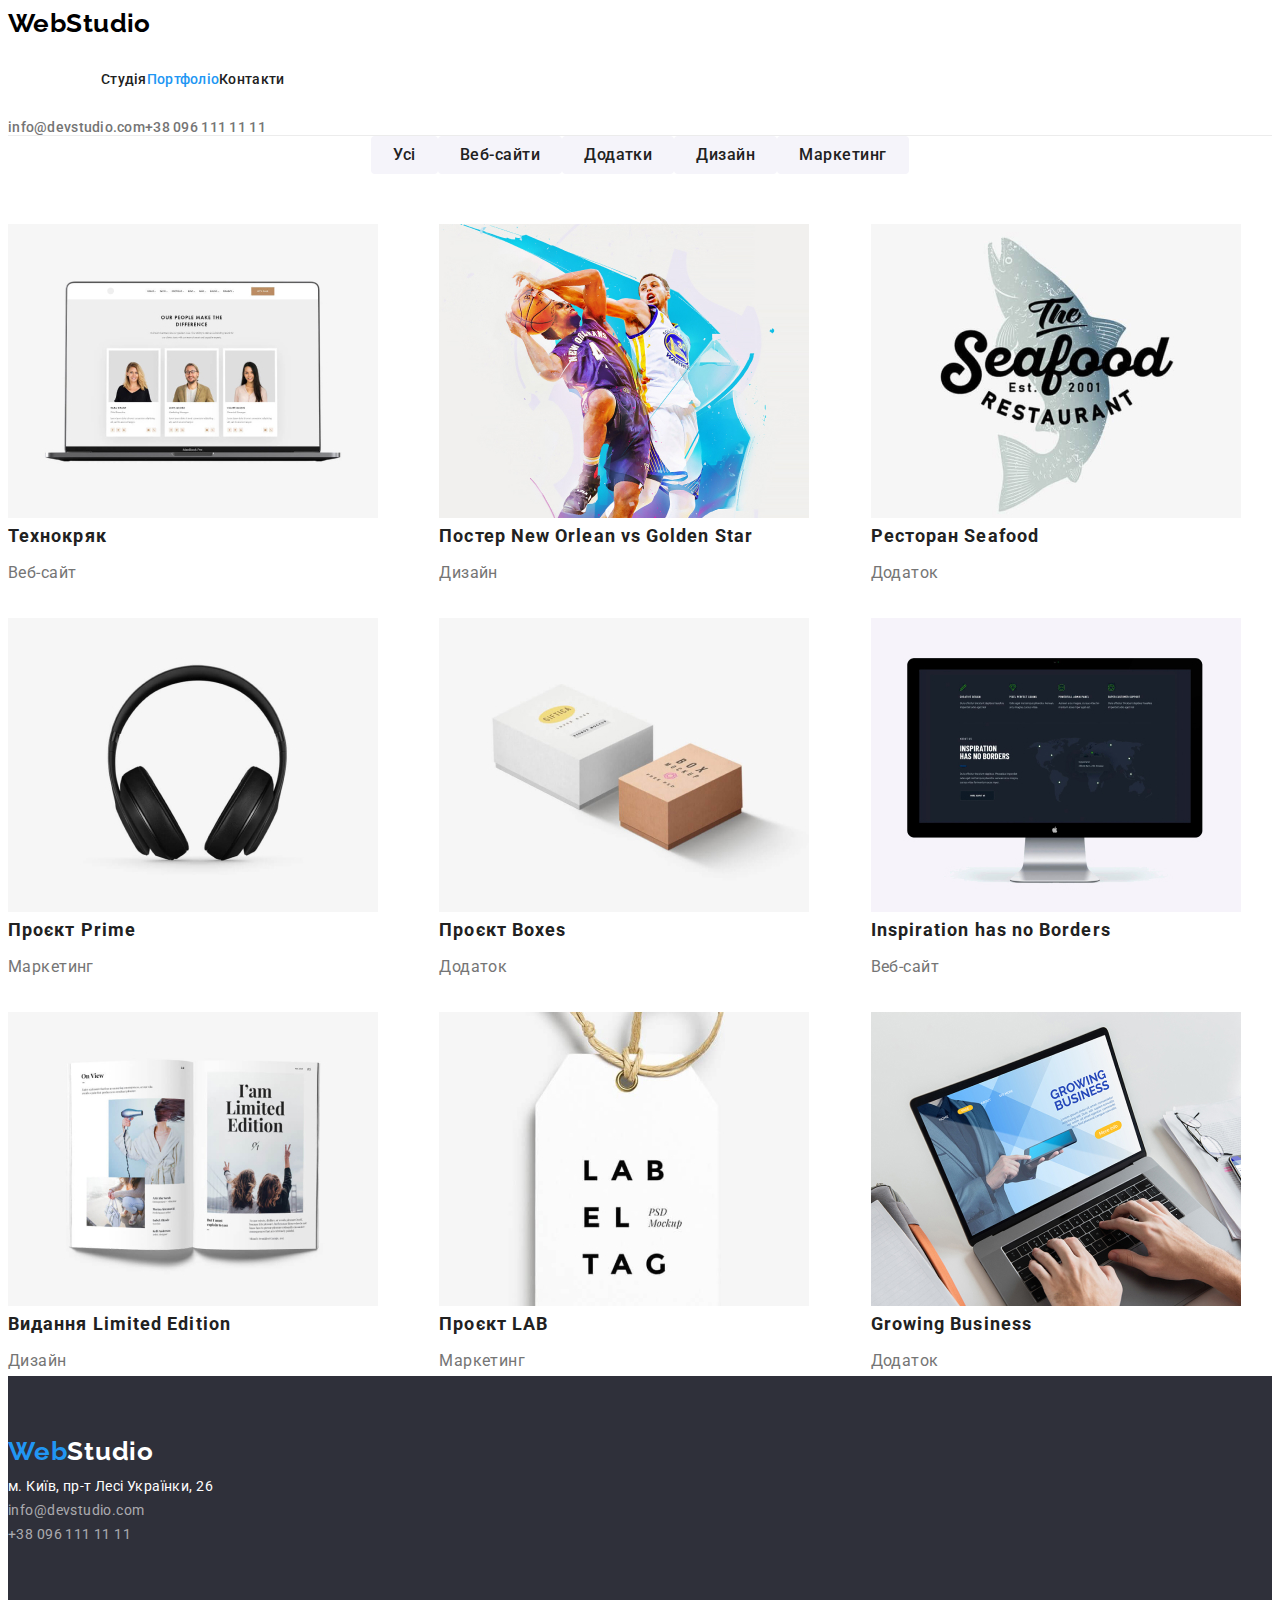
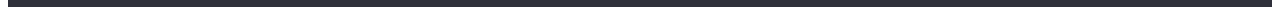
==== portfolio.html @ 0a570572 "html.css" ====
<!DOCTYPE html>
<html lang="en">
  <head>
    <meta charset="UTF-8" />
    <meta http-equiv="X-UA-Compatible" content="IE=edge" />
    <meta name="viewport" content="width=device-width, initial-scale=1.0" />
    <title>WebStudio</title>
    <link rel="preconnect" href="https://fonts.googleapis.com" />
    <link rel="preconnect" href="https://fonts.gstatic.com" crossorigin />
    <link
      href="https://fonts.googleapis.com/css2?family=Raleway:wght@700&family=Roboto:wght@400;500;700;900&display=swap"
      rel="stylesheet" />
    <link rel="stylesheet" href="./css/styles.css" />
  </head>
  <body>
<!--HEADER-->
    <header class="header-site">
      <nav>
        <a class="logo link" lang="en" href="./index.html"
          >Web<span class="logo-header">Studio</span>
        
        <ul class="site-nav list">
          <li><a class="link" href="./index.html">Студія</a></li>
          <li><a class="link current" href="./portfolio.html">Портфоліо</a></li>
          <li><a class="link" href="">Контакти</a></li>
        </ul>
      </nav>
      <ul class="site-contacts list">
        <li>
          <a class="link" href="mailto:info@devstudio.com"
            >info@devstudio.com</a
          >
        </li>
        <li><a class="link" href="tel:+380961111111">+38 096 111 11 11</a></li>
      </ul>
    </header>
    <!--MAIN-->
    <main>
        <!--Section 1-->
      <section class="section-card link">
        <h1 class="visually-hidden">Portfolio</h1>
        <ul class="button list">
          <li><button type="button" class="button-card">Усі</button></li>
          <li><button type="button" class="button-card">Веб-сайти</button></li>
          <li><button type="button" class="button-card">Додатки</button></li>
          <li><button type="button" class="button-card">Дизайн</button></li>
          <li><button type="button" class="button-card">Маркетинг</button></li>
        </ul>
        <ul class="boxes list">
          <li class="boxes-top">
            <a href="#" class="link">
              <img src="./images/Website.jpg" alt= "Technokrat" width="370" />
              <h2 class="boxes-title">Технокряк</h2>
              <p class="boxes-text">Веб-сайт</p>
            </a>
          </li>
          <li class="boxes-top">
            <a href="#" class="link">
              <img src="./images/Star.jpg" alt="Poster" width="370" />
              <h2 class="boxes-title">Постер New Orlean vs Golden Star</h2>
              <p class="boxes-text">Дизайн</p>
            </a>
          </li>
          <li class="boxes-top">
            <a href="#" class="link">
              <img src="./images/Restaurant.jpg" alt="Restaurant" width="370" />
              <h2 class="boxes-title">Ресторан Seafood</h2>
              <p class="boxes-text">Додаток</p>
            </a>
          </li>
          <li class="boxes-top">
            <a href="#" class="link">
              <img src="./images/Prime.jpg" alt="Headphone" width="370" />
              <h2 class="boxes-title">Проєкт Prime</h2>
              <p class="boxes-text">Маркетинг</p>
            </a>
          </li>
          <li class="boxes-top">
            <a href="#" class="link">
              <img src="./images/Boxes.jpg" alt="Box" width="370" />
              <h2 class="boxes-title">Проєкт Boxes</h2>
              <p class="boxes-text">Додаток</p>
            </a>
          </li>
          <li class="boxes-top">
            <a href="#" class="link">
              <img src="./images/Borders.jpg" alt="Computer" width="370" />
              <h2 class="boxes-title">Inspiration has no Borders</h2>
              <p class="boxes-text">Веб-сайт</p>
            </a>
          </li>
          <li class="boxes-top">
            <a href="#" class="link">
              <img src="./images/Limited.jpg" alt="Edition" width="370" />
              <h2 class="boxes-title">Видання Limited Edition</h2>
              <p class="boxes-text">Дизайн</p>
            </a>
          </li>
          <li class="boxes-top">
            <a href="#" class="link">
              <img src="./images/LAB.jpg" alt="Labet" width="370" />
              <h2 class="boxes-title">Проєкт LAB</h2>
              <p class="boxes-text">Маркетинг</p>
            </a>
          </li>
          <li class="boxes-top">
            <a href="#" class="link">
              <img src="./images/Business.jpg" alt="Laptop" width="370" />
              <h2 class="boxes-title">Growing Business</h2>
              <p class="boxes-text">Додаток</p>
            </a>
          </li>
        </ul>
      </section>
    </main>
    <!--FOOTER-->
    <footer class="footer-info">
      <a lang="en" href="./index.html" class="logo-footer link"
        ><span class="footer-logo">Web</span>Studio
      <address>
        <ul class="footer-contakt list">
          <li>
            <a
              class="footer-adr link"
              href="https://goo.gl/maps/CPtrU1FHBa2aNyZL9"
              target="_blank"
              rel="noopener noreferrer nofollow"
              >м. Київ, пр-т Лесі Українки, 26</a
            >
          </li>
          <li>
            <a
              class="footer-person link"
              href="mailto:info@devstudio.com"
              >info@devstudio.com</a
            >
          </li>
          <li>
            <a class="footer-person link" href="tel:+380961111111" 
              >+38 096 111 11 11</a
            >
          </li>
        </ul>
      </address>
    </footer>
  </body>
</html>
---- css/styles.css ----
.visually-hidden {
    position: absolute;
    width: 1px;
    height: 1px;
    margin: -1px;
    border: 0;
    padding: 0;

    white-space: nowrap;
    clip-path: inset(100%);
    clip: rect(0 0 0 0);
    overflow: hidden;
}

:root {
    /* color */
    --one-text-color: #212121;
    --second-text-color: #757575;
    --one-backgraund-color: #ffffff;
    --second-backgraund-color: #f5f4fa;
    --hero-bcg: #2f303a;
    --akcent-color: #2196f3;
    --second-akcent-color: #ffffff;
    --card-bcg: #eeeeee;
    --logo-color: #000000;
    /* font */
    --one-font-family: "Roboto", sans-serif;
    --logo-font-style: "Raleway", sans-serif;
    /* shadow */
    --card-shadow: 0px 1px 3px rgba(0, 0, 0, 0.12),
        0px 1px 1px rgba(0, 0, 0, 0.14),
        0px 2px 1px rgba(0, 0, 0, 0.2);
}

body {
    font-family: var(--one-font-family);
    color: var(--one-text-color);
    font-size: 14px;
    letter-spacing: 0.03em;
    background-color: var(--one-backgraund-color);
}

/* Утіліти */
.list {
    list-style: none;
    padding-left: 0;
    margin: 0;
}

.link {
    text-decoration: none;
}

h1,
h2,
h3,
h4,
h5,
h6,
p,
ul {
    margin: 0;
    padding-left: 0;
}

img {
    display: block;
    max-width: 100%;
    height: auto;
}

.container {
    width: 1200px;
    margin: 0 auto;
    padding: 0 15px;
}

.section {
    padding-top: 94px;
}

.padding {
    padding-bottom: 94px;
}

/* HEADER */
.header-site {
    border-bottom: 1px solid #ECECEC;
}

.nav-header {
    display: flex;
    align-items: center;
}

.container.mine-nav {
    display: flex;
    align-items: center;
}

.logo {
    align-items: center;

    font-family: var(--logo-font-style);
    font-weight: 700;
    font-size: 26px;
    line-height: 1.192;
    color: var(--logo-color);
}

.web {
    color: var(--akcent-color);
}

.site-nav {
    display: flex;
    padding-top: 32px;
    padding-bottom: 32px;
    margin-left: 93px;
}

.site-contacts {
    display: flex;
    margin-left: auto;
}

.site-nav .link {
    font-weight: 500;
    font-size: 14px;
    line-height: 1.142;
    letter-spacing: 0.02em;
    color: var(--one-text-color);
}

.site-nav .link:hover,
.site-nav .link:focus {
    color: var(--akcent-color);
}

.site-nav>.item:not(:last-child) {
    margin-right: 50px;
}

.site-contacts>.item:not(:last-child) {
    margin-right: 50px;
}

a.link.current {
    color: var(--akcent-color);
}

.site-contacts .link {
    font-weight: 500;
    font-size: 14px;
    line-height: 1.142;
    letter-spacing: 0.02em;
    color: var(--second-text-color);
}

.site-contacts .link:hover,
.site-contacts .link:focus {
    color: var(--akcent-color);
}

/* Hero  */
.hero {

    background-color: var(--hero-bcg);
    text-align: center;
    padding-top: 200px;
    padding-bottom: 200px;
}

.title-hero {
    width: 696px;
    margin: 0 auto;
    margin-bottom: 30px;
    font-weight: 900;
    font-size: 44px;
    line-height: 1.363;
    letter-spacing: 0.06em;
    text-transform: uppercase;
    color: var(--second-akcent-color);
}

.button-hero {
    margin-bottom: 0;
    text-align: center;
    min-width: 216px;
    padding: 10px 32px;
    border-radius: 4px;
    font-family: inherit;
    font-weight: 700;
    font-size: 16px;
    line-height: 1.875;
    letter-spacing: 0.06em;
    color: var(--second-akcent-color);
    background-color: var(--akcent-color);
    cursor: pointer;
    border: none;
    box-shadow: 0px 4px 4px rgba(0, 0, 0, 0.15);
}

.benefits-item {
    display: flex;
}

.benefits-item .item+.item {
    margin-left: 30px;
}

.title-three {
    margin-bottom: 10px;
    font-weight: 700;
    font-size: 14px;
    line-height: 1.142;
    text-transform: uppercase;
}

.text {
    line-height: 1.714;
    color: var(--second-text-color);
}

.ofers-item {
    display: flex;
}

.ofers-item>.item:not(:last-child) {
    margin-right: 30px;
}

.section-title {
    margin-bottom: 50px;
    font-weight: 700;
    font-size: 36px;
    line-height: 1.166;
    text-align: center;
    letter-spacing: 0.03em;
}

.section.team {
    background: var(--second-backgraund-color);
    padding-top: 94px;
}

.team-card {
    background-color: var(--second-akcent-color);
    box-shadow: var(--card-shadow);
    border-radius: 0px 0px 4px 4px;
}

.team-item {
    display: flex;
}

.team-item>.team-card:not(:last-child) {
    margin-right: 30px;
}

.team-content {
    padding-top: 30px;
    padding-bottom: 30px;
}

.title-name {
    margin-bottom: 10px;
    font-size: 16px;
    font-weight: 500;
    line-height: 1.187;
    text-align: center;
    letter-spacing: 0.03em;
}

.team-text {
    font-size: 16px;
    line-height: 1.187;
    text-align: center;
    letter-spacing: 0.03em;
    color: var(--second-text-color);
}

.footer-info {
    background-color: var(--hero-bcg);
    padding-top: 60px;
    padding-bottom: 60px;
}

.footer-contakt {
    display: block;
}

.footer-contakt>.item:not(:last-child) {
    margin-bottom: 9px;
}

.logo-footer {
    font-family: var(--logo-font-style);
    font-weight: 700;
    font-size: 26px;
    line-height: 1.192;
    letter-spacing: 0.03em;
    color: var(--second-akcent-color);
}

.footer-logo {
    color: var(--akcent-color);
}

.add-full {
    margin-top: 20px;
}

.footer-adr {
    font-style: normal;
    font-size: 14px;
    line-height: 1.714;
    letter-spacing: 0.03em;
    color: #ffffff;
}

.footer-adr:hover,
.footer-adr:focus {
    color: var(--akcent-color);
}

.footer-person {
    font-style: normal;
    font-size: 14px;
    line-height: 1.714;
    letter-spacing: 0.03em;
    color: rgba(255, 255, 255, 0.6);
}

.footer-person:hover,
.footer-person:focus {
    color: var(--akcent-color);
}

/* Сторінка 2 */
.button-card {
    text-align: center;
    display: inline-block;
    padding: 6px 22px;

    font-family: var(--one-font-family);
    font-weight: 500;
    font-size: 16px;
    line-height: 1.625;
    letter-spacing: 0.03em;
    color: var(--one-text-color);
    background-color: var(--second-backgraund-color);
    cursor: pointer;
    border-radius: 4px;
    border: none;
}

.button-card:hover,
.button-card:focus {
    color: var(--second-akcent-color);
    background-color: var(--akcent-color);
}

.button {
    display: flex;
    justify-content: center;
    margin-bottom: 50px;
}

.button>.item:not(:last-child) {
    margin-right: 8px;
}

.boxes {
    display: flex;
    flex-wrap: wrap;
    padding: 0;
    margin: 0;

    margin-left: -30px;
    margin-top: -30px;
}

.boxes>.boxes-top {
    flex-basis: calc(100% / 3 - 30px);
    margin-left: 30px;
    margin-top: 30px;
}

.boxes-title {
    margin-bottom: 0;
    font-weight: 700;
    font-size: 18px;
    line-height: 2;
    letter-spacing: 0.06em;
    color: var(--one-text-color);
}

.boxes-text {
    margin-bottom: 0;
    margin-top: 4px;
    font-size: 16px;
    line-height: 1.875;
    color: var(--second-text-color);
}

.card-content {
    padding: 20px 24px;
    border: 1px solid #EEEEEE;
}
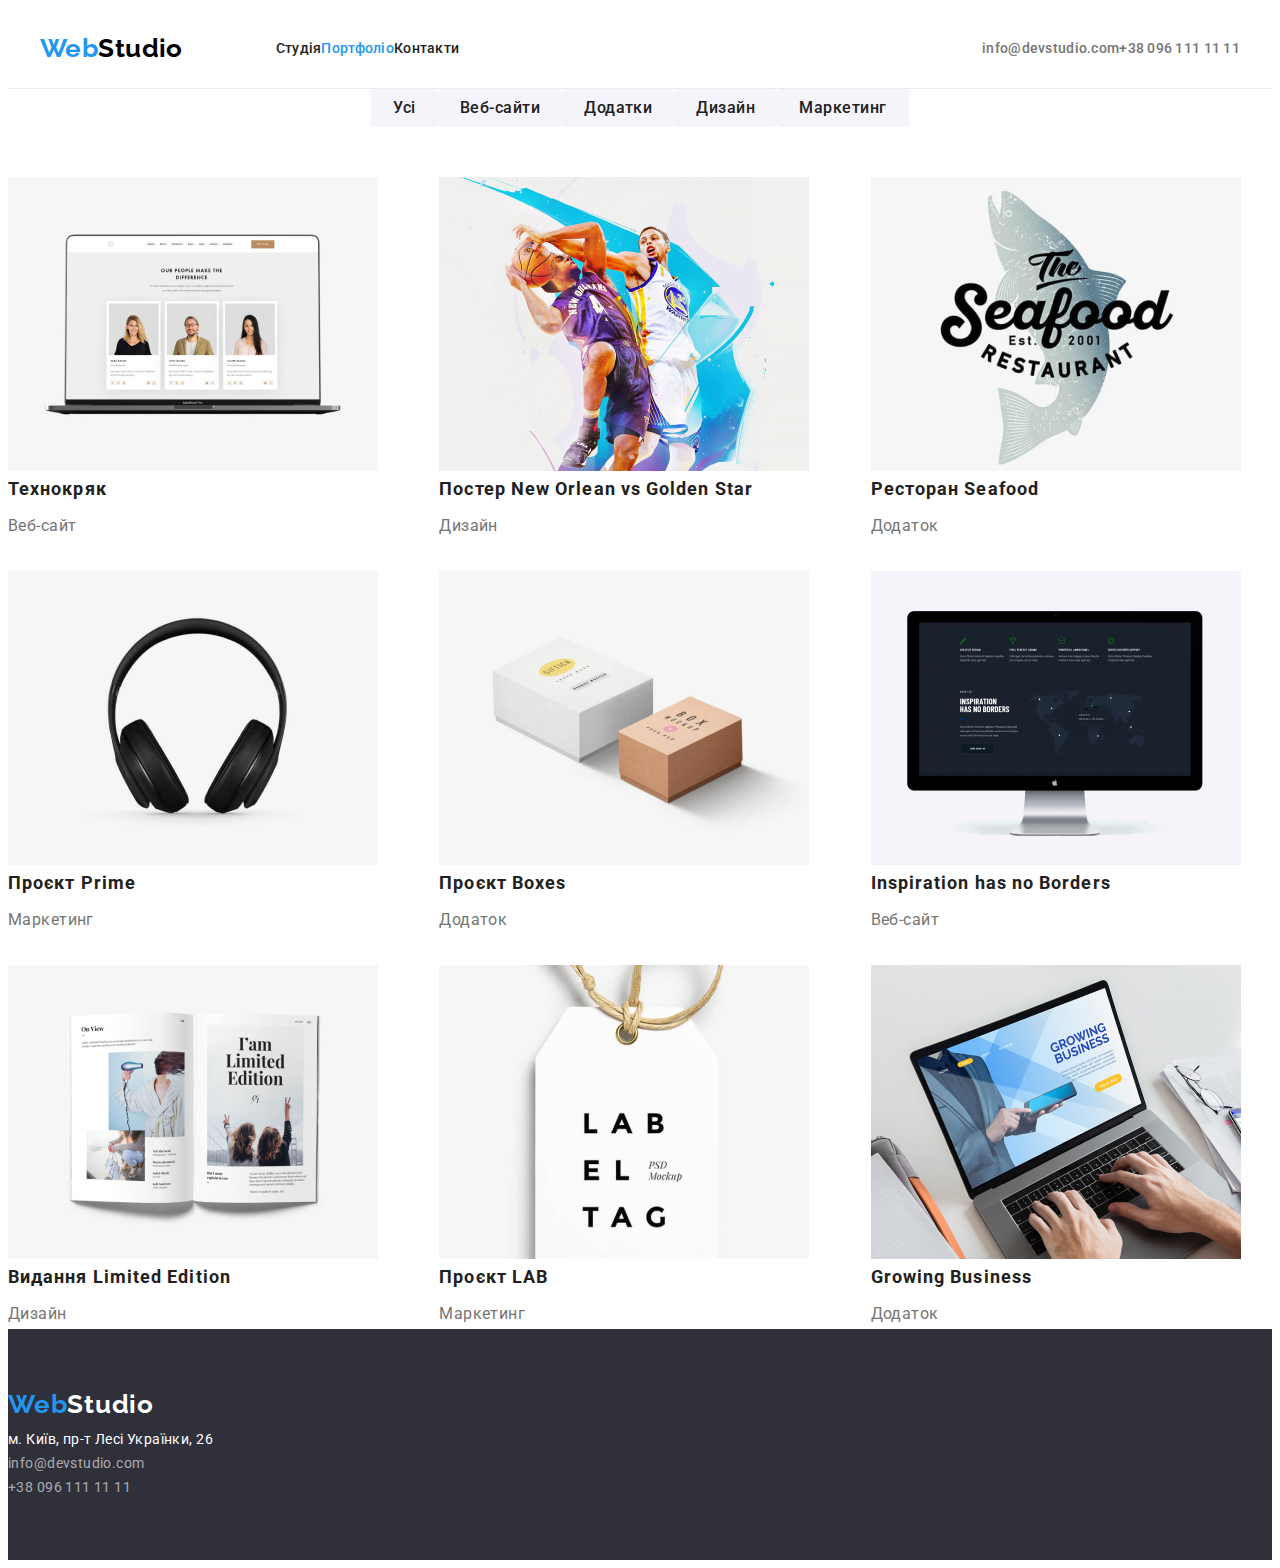
==== commit 2b278776: "portfolio.html" ====
--- a/portfolio.html
+++ b/portfolio.html
@@ -13,11 +13,12 @@
     <link rel="stylesheet" href="./css/styles.css" />
   </head>
   <body>
-<!--HEADER-->
+<!--Header-->
     <header class="header-site">
-      <nav>
+      <div class="container mine-nav">
+      <nav class="nav-header">
         <a class="logo link" lang="en" href="./index.html"
-          >Web<span class="logo-header">Studio</span>
+          ><span class="web">Web</span>Studio</a>
         
         <ul class="site-nav list">
           <li><a class="link" href="./index.html">Студія</a></li>
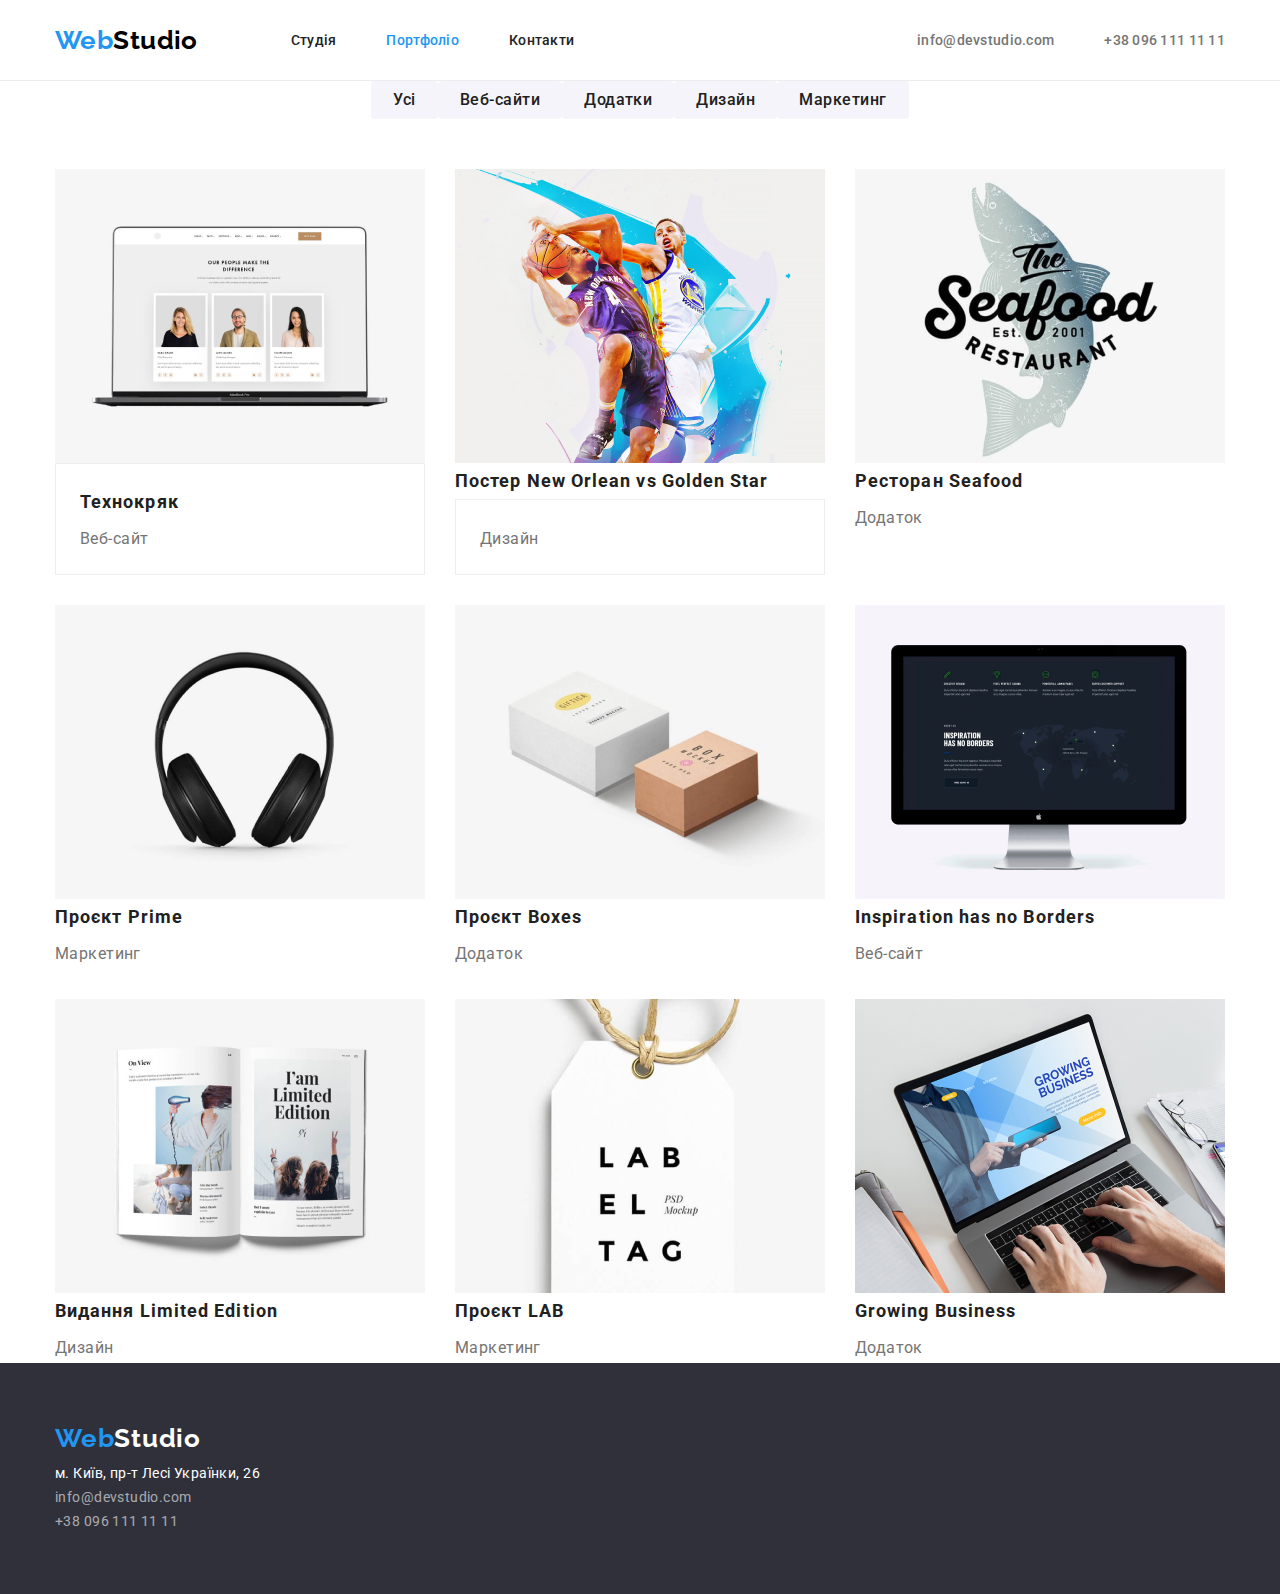
==== commit 7c2d8544: "html.css" ====
--- a/portfolio.html
+++ b/portfolio.html
@@ -10,6 +10,11 @@
     <link
       href="https://fonts.googleapis.com/css2?family=Raleway:wght@700&family=Roboto:wght@400;500;700;900&display=swap"
       rel="stylesheet" />
+    <link rel="stylesheet" href="./css/styles.css" />
+     <link
+      rel="stylesheet"
+      href="https://cdn.jsdelivr.net/npm/modern-normalize@1.1.0/modern-normalize.min.css"
+    />
     <link rel="stylesheet" href="./css/styles.css" />
   </head>
   <body>
@@ -33,13 +38,15 @@
           >
         </li>
         <li><a class="link" href="tel:+380961111111">+38 096 111 11 11</a></li>
+      </div>
       </ul>
     </header>
     <!--MAIN-->
     <main>
         <!--Section 1-->
-      <section class="section-card link">
+      <section class="section-padding">
         <h1 class="visually-hidden">Portfolio</h1>
+        <div class="container">
         <ul class="button list">
           <li><button type="button" class="button-card">Усі</button></li>
           <li><button type="button" class="button-card">Веб-сайти</button></li>
@@ -47,75 +54,97 @@
           <li><button type="button" class="button-card">Дизайн</button></li>
           <li><button type="button" class="button-card">Маркетинг</button></li>
         </ul>
+        <!--<div class= "container">-->
         <ul class="boxes list">
           <li class="boxes-top">
             <a href="#" class="link">
               <img src="./images/Website.jpg" alt= "Technokrat" width="370" />
+              <div class="card-content">
               <h2 class="boxes-title">Технокряк</h2>
               <p class="boxes-text">Веб-сайт</p>
+              </div>
             </a>
           </li>
           <li class="boxes-top">
             <a href="#" class="link">
               <img src="./images/Star.jpg" alt="Poster" width="370" />
               <h2 class="boxes-title">Постер New Orlean vs Golden Star</h2>
+              <div class="card-content">
               <p class="boxes-text">Дизайн</p>
+              </div>
             </a>
           </li>
           <li class="boxes-top">
             <a href="#" class="link">
               <img src="./images/Restaurant.jpg" alt="Restaurant" width="370" />
+              <div class="card content">
               <h2 class="boxes-title">Ресторан Seafood</h2>
               <p class="boxes-text">Додаток</p>
+              </div>
             </a>
           </li>
           <li class="boxes-top">
             <a href="#" class="link">
               <img src="./images/Prime.jpg" alt="Headphone" width="370" />
+              <div class="card content">
               <h2 class="boxes-title">Проєкт Prime</h2>
               <p class="boxes-text">Маркетинг</p>
+              </div>
             </a>
           </li>
           <li class="boxes-top">
             <a href="#" class="link">
               <img src="./images/Boxes.jpg" alt="Box" width="370" />
+              <div class="card content">
               <h2 class="boxes-title">Проєкт Boxes</h2>
               <p class="boxes-text">Додаток</p>
+              </div>
             </a>
           </li>
           <li class="boxes-top">
             <a href="#" class="link">
               <img src="./images/Borders.jpg" alt="Computer" width="370" />
+              <div class="card content">
               <h2 class="boxes-title">Inspiration has no Borders</h2>
               <p class="boxes-text">Веб-сайт</p>
+              </div>
             </a>
           </li>
           <li class="boxes-top">
             <a href="#" class="link">
               <img src="./images/Limited.jpg" alt="Edition" width="370" />
+              <div class="card content">
               <h2 class="boxes-title">Видання Limited Edition</h2>
               <p class="boxes-text">Дизайн</p>
+              </div>
             </a>
           </li>
           <li class="boxes-top">
             <a href="#" class="link">
               <img src="./images/LAB.jpg" alt="Labet" width="370" />
+              <div class="card content">
               <h2 class="boxes-title">Проєкт LAB</h2>
               <p class="boxes-text">Маркетинг</p>
+              </div>
             </a>
           </li>
           <li class="boxes-top">
             <a href="#" class="link">
               <img src="./images/Business.jpg" alt="Laptop" width="370" />
+              <div class="card content">
               <h2 class="boxes-title">Growing Business</h2>
               <p class="boxes-text">Додаток</p>
+              </div>
             </a>
           </li>
         </ul>
+        </div>
+
       </section>
     </main>
     <!--FOOTER-->
     <footer class="footer-info">
+      <div class="container">
       <a lang="en" href="./index.html" class="logo-footer link"
         ><span class="footer-logo">Web</span>Studio
       <address>
@@ -138,11 +167,11 @@
           </li>
           <li>
             <a class="footer-person link" href="tel:+380961111111" 
-              >+38 096 111 11 11</a
-            >
+              >+38 096 111 11 11</a>
           </li>
         </ul>
       </address>
+    </div>
     </footer>
   </body>
 </html>--- a/css/styles.css
+++ b/css/styles.css
@@ -1,4 +1,3 @@
-
 .visually-hidden {
     position: absolute;
     width: 1px;
@@ -118,11 +117,13 @@
     padding-top: 32px;
     padding-bottom: 32px;
     margin-left: 93px;
+    gap: 50px;
 }
 
 .site-contacts {
     display: flex;
     margin-left: auto;
+    gap: 50px;
 }
 
 .site-nav .link {
@@ -204,6 +205,7 @@
 
 .benefits-item {
     display: flex;
+    padding: 94px. 0;
 }
 
 .benefits-item .item+.item {
--- a/css/styles.css
+++ b/css/styles.css
@@ -1,4 +1,3 @@
-
 .visually-hidden {
     position: absolute;
     width: 1px;
@@ -118,11 +117,13 @@
     padding-top: 32px;
     padding-bottom: 32px;
     margin-left: 93px;
+    gap: 50px;
 }
 
 .site-contacts {
     display: flex;
     margin-left: auto;
+    gap: 50px;
 }
 
 .site-nav .link {
@@ -204,6 +205,7 @@
 
 .benefits-item {
     display: flex;
+    padding: 94px. 0;
 }
 
 .benefits-item .item+.item {
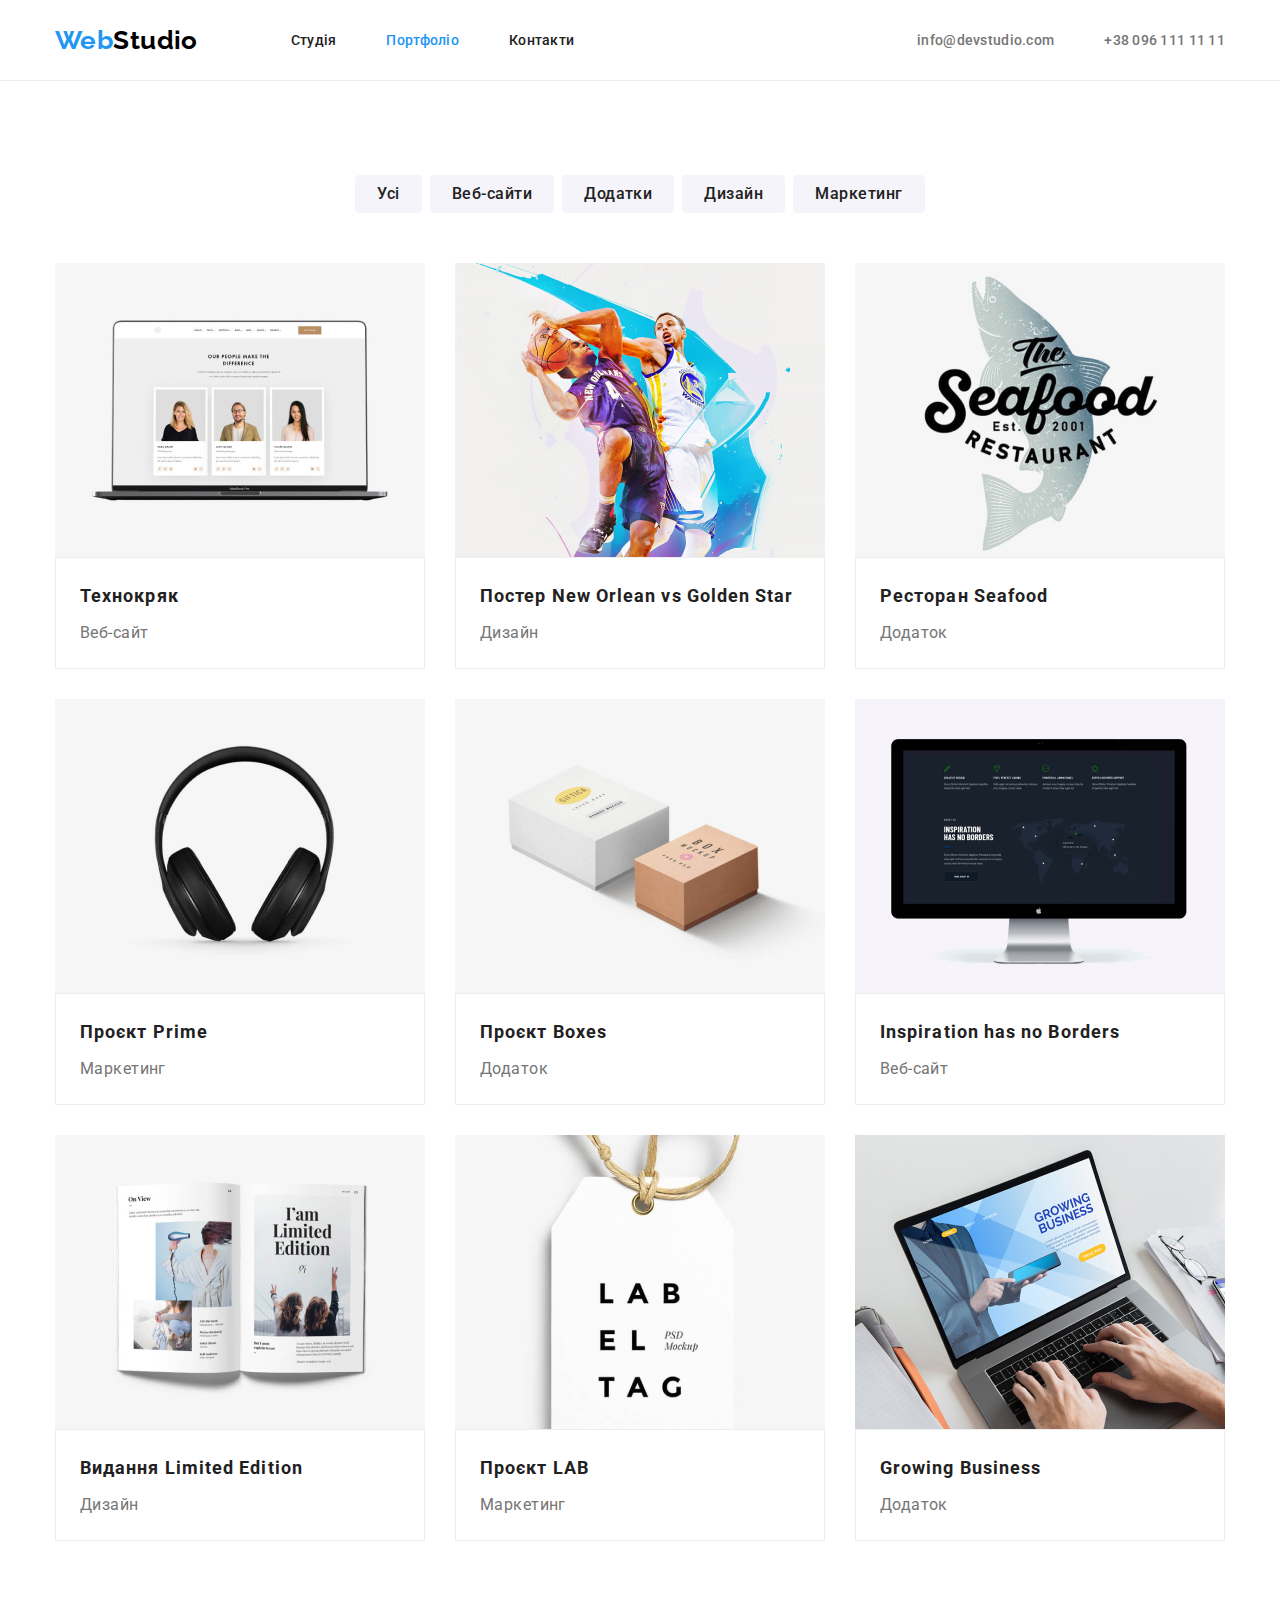
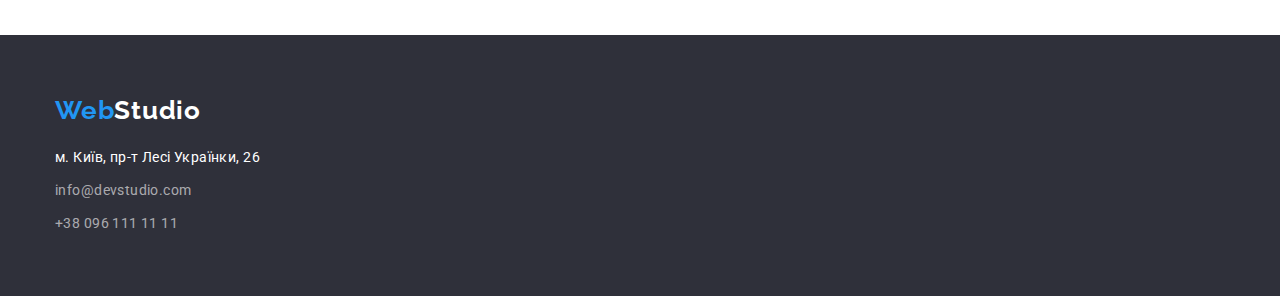
==== commit 9227c433: "html.css" ====
--- a/portfolio.html
+++ b/portfolio.html
@@ -44,7 +44,7 @@
     <!--MAIN-->
     <main>
         <!--Section 1-->
-      <section class="section-padding">
+      <section class="section">
         <h1 class="visually-hidden">Portfolio</h1>
         <div class="container">
         <ul class="button list">
@@ -68,8 +68,8 @@
           <li class="boxes-top">
             <a href="#" class="link">
               <img src="./images/Star.jpg" alt="Poster" width="370" />
+              <div class="card-content">
               <h2 class="boxes-title">Постер New Orlean vs Golden Star</h2>
-              <div class="card-content">
               <p class="boxes-text">Дизайн</p>
               </div>
             </a>
@@ -77,7 +77,7 @@
           <li class="boxes-top">
             <a href="#" class="link">
               <img src="./images/Restaurant.jpg" alt="Restaurant" width="370" />
-              <div class="card content">
+              <div class="card-content">
               <h2 class="boxes-title">Ресторан Seafood</h2>
               <p class="boxes-text">Додаток</p>
               </div>
@@ -86,7 +86,7 @@
           <li class="boxes-top">
             <a href="#" class="link">
               <img src="./images/Prime.jpg" alt="Headphone" width="370" />
-              <div class="card content">
+              <div class="card-content">
               <h2 class="boxes-title">Проєкт Prime</h2>
               <p class="boxes-text">Маркетинг</p>
               </div>
@@ -95,7 +95,7 @@
           <li class="boxes-top">
             <a href="#" class="link">
               <img src="./images/Boxes.jpg" alt="Box" width="370" />
-              <div class="card content">
+              <div class="card-content">
               <h2 class="boxes-title">Проєкт Boxes</h2>
               <p class="boxes-text">Додаток</p>
               </div>
@@ -104,7 +104,7 @@
           <li class="boxes-top">
             <a href="#" class="link">
               <img src="./images/Borders.jpg" alt="Computer" width="370" />
-              <div class="card content">
+              <div class="card-content">
               <h2 class="boxes-title">Inspiration has no Borders</h2>
               <p class="boxes-text">Веб-сайт</p>
               </div>
@@ -113,7 +113,7 @@
           <li class="boxes-top">
             <a href="#" class="link">
               <img src="./images/Limited.jpg" alt="Edition" width="370" />
-              <div class="card content">
+              <div class="card-content">
               <h2 class="boxes-title">Видання Limited Edition</h2>
               <p class="boxes-text">Дизайн</p>
               </div>
@@ -122,7 +122,7 @@
           <li class="boxes-top">
             <a href="#" class="link">
               <img src="./images/LAB.jpg" alt="Labet" width="370" />
-              <div class="card content">
+              <div class="card-content">
               <h2 class="boxes-title">Проєкт LAB</h2>
               <p class="boxes-text">Маркетинг</p>
               </div>
@@ -131,7 +131,7 @@
           <li class="boxes-top">
             <a href="#" class="link">
               <img src="./images/Business.jpg" alt="Laptop" width="370" />
-              <div class="card content">
+              <div class="card-content">
               <h2 class="boxes-title">Growing Business</h2>
               <p class="boxes-text">Додаток</p>
               </div>
@@ -145,32 +145,39 @@
     <!--FOOTER-->
     <footer class="footer-info">
       <div class="container">
-      <a lang="en" href="./index.html" class="logo-footer link"
-        ><span class="footer-logo">Web</span>Studio
-      <address>
-        <ul class="footer-contakt list">
-          <li>
-            <a
-              class="footer-adr link"
-              href="https://goo.gl/maps/CPtrU1FHBa2aNyZL9"
-              target="_blank"
-              rel="noopener noreferrer nofollow"
-              >м. Київ, пр-т Лесі Українки, 26</a
-            >
-          </li>
-          <li>
-            <a
-              class="footer-person link"
-              href="mailto:info@devstudio.com"
-              >info@devstudio.com</a
-            >
-          </li>
-          <li>
-            <a class="footer-person link" href="tel:+380961111111" 
-              >+38 096 111 11 11</a>
-          </li>
-        </ul>
-      </address>
+        <a lang="en" href="./index.html" class="logo-footer link"
+          ><span class="footer-logo">Web</span>Studio</a
+        >
+        <address class="add-full">
+          <ul class="footer-contakt list">
+            <li class="item">
+              <a
+                class="footer-adr link"
+                href="https://goo.gl/maps/CPtrU1FHBa2aNyZL9"
+                target="_blank"
+                rel="noopener noreferrer nofollow"
+                class="link"
+                >м. Київ, пр-т Лесі Українки, 26</a
+              >
+            </li>
+            <li class="item">
+              <a
+                class="footer-person link"
+                href="mailto:info@devstudio.com"
+                class="link"
+                >info@devstudio.com</a
+              >
+            </li>
+            <li class="item">
+              <a
+                class="footer-person link"
+                href="tel:+380961111111"
+                class="link"
+                >+38 096 111 11 11</a
+              >
+            </li>
+          </ul>
+        </address>
     </div>
     </footer>
   </body>
--- a/css/styles.css
+++ b/css/styles.css
@@ -77,6 +77,7 @@
 
 .section {
     padding-top: 94px;
+    padding-bottom: 94px;
 }
 
 .padding {
@@ -140,11 +141,11 @@
 }
 
 .site-nav>.item:not(:last-child) {
-    margin-right: 50px;
+    gap: 50px;
 }
 
 .site-contacts>.item:not(:last-child) {
-    margin-right: 50px;
+    gap: 50px;
 }
 
 a.link.current {
@@ -343,7 +344,6 @@
 /* Сторінка 2 */
 .button-card {
     text-align: center;
-    display: inline-block;
     padding: 6px 22px;
 
     font-family: var(--one-font-family);
@@ -368,6 +368,7 @@
     display: flex;
     justify-content: center;
     margin-bottom: 50px;
+    gap: 8px;
 }
 
 .button>.item:not(:last-child) {
@@ -377,8 +378,6 @@
 .boxes {
     display: flex;
     flex-wrap: wrap;
-    padding: 0;
-    margin: 0;
 
     margin-left: -30px;
     margin-top: -30px;
--- a/css/styles.css
+++ b/css/styles.css
@@ -77,6 +77,7 @@
 
 .section {
     padding-top: 94px;
+    padding-bottom: 94px;
 }
 
 .padding {
@@ -140,11 +141,11 @@
 }
 
 .site-nav>.item:not(:last-child) {
-    margin-right: 50px;
+    gap: 50px;
 }
 
 .site-contacts>.item:not(:last-child) {
-    margin-right: 50px;
+    gap: 50px;
 }
 
 a.link.current {
@@ -343,7 +344,6 @@
 /* Сторінка 2 */
 .button-card {
     text-align: center;
-    display: inline-block;
     padding: 6px 22px;
 
     font-family: var(--one-font-family);
@@ -368,6 +368,7 @@
     display: flex;
     justify-content: center;
     margin-bottom: 50px;
+    gap: 8px;
 }
 
 .button>.item:not(:last-child) {
@@ -377,8 +378,6 @@
 .boxes {
     display: flex;
     flex-wrap: wrap;
-    padding: 0;
-    margin: 0;
 
     margin-left: -30px;
     margin-top: -30px;
